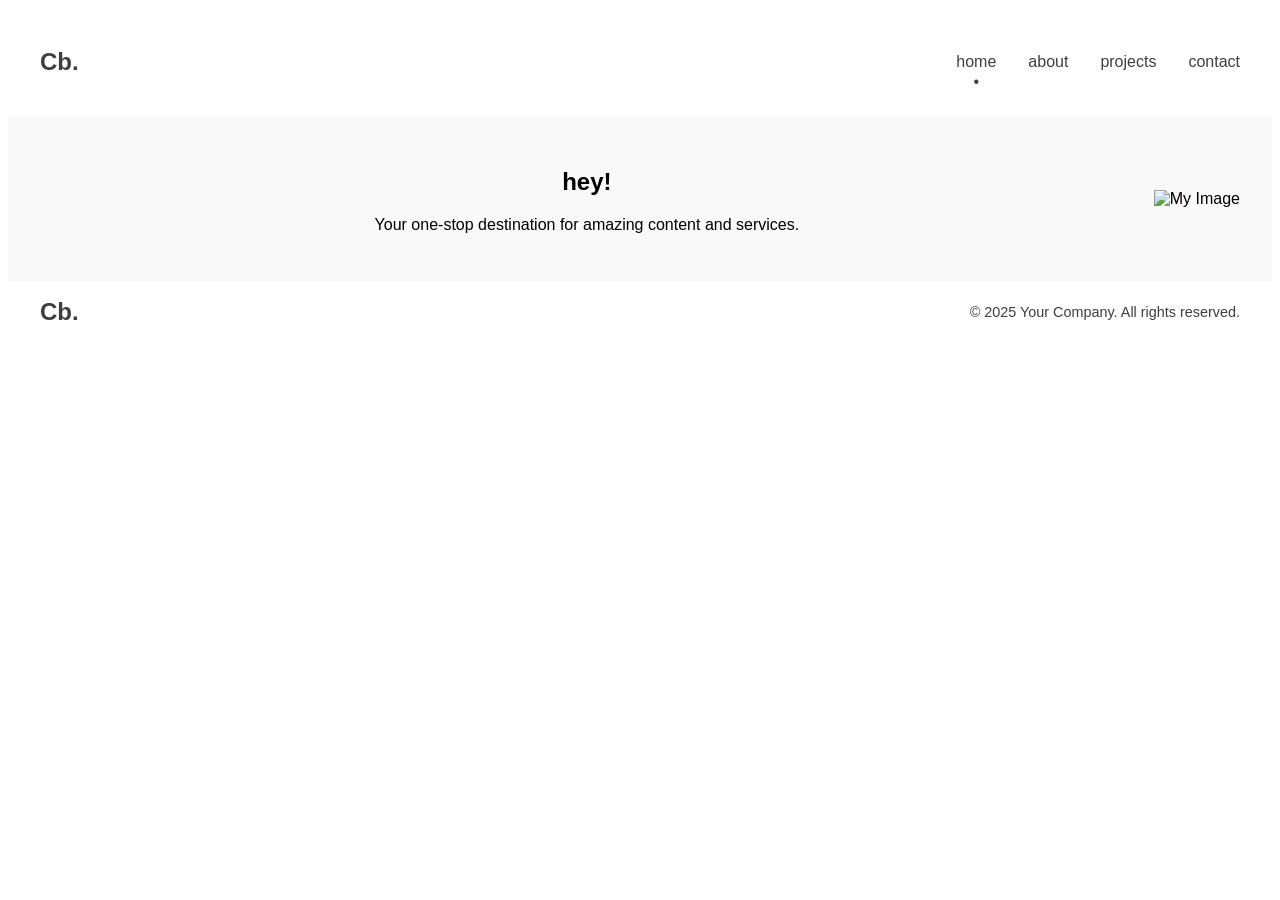
==== index.html @ 2af627cf "br-0001 fix" ====
<!DOCTYPE html>
<html lang="en">
    <head>
        <meta charset="UTF-8">
        <meta name="viewport" content="width=device-width, initial-scale=1.0">
        <title>Home - Your Website</title>
        <link href="sebnemWebsite.css" rel="stylesheet" type="text/css">
    </head>
    <body>
        <header>
            <div class="header">
                <a href="index.html"  class="logo">Cb.</a>
                <div class="hamburger">☰</div>
                <div class="header-right" id="headerRight">
                    <a href="index.html" class="selected">home</a>
                    <a href="about.html">about</a>
                    <a href="projects.html">projects</a>
                    <a href="contact.html">contact</a>
                </div>
            </div>
        </header>

        <!-- Home Page Content -->
        <section class="contact-section">
            <div class="container">
                <div class="hero-content">
                <h1>hey!</h1>
                <p>Your one-stop destination for amazing content and services.</p>
                </div>
                <img src="images/test1.png" alt="My Image">
            </div>
        </section>

        <script src="sebnemWebsite.js"></script>
        <footer class="footer">
            <div class="footer-content">
                <div class="footer-logo">Cb.</div>
                <div class="footer-text">© 2025 Your Company. All rights reserved.</div>
            </div>
        </footer>
    </body>
</html>
---- sebnemWebsite.css ----
body {
  font-family: "HelveticaNeue-Thin", sans-serif;
}
/* Style the header with a background and some padding */
.header {
  overflow: hidden;
  background-color: white;
  padding: 1.5rem 1rem; /* Use rem for padding (relative to root font size) */
  display: flex;
  justify-content: space-between;
  align-items: center;
  
 
}
/* Style the header links */
.header a {
  float: left;
  color: #3e3e3e;
  text-align: center;
  padding: 0.75rem 1rem; /* Use rem for padding */
  text-decoration: none;
  font-size: 1rem; /* Use rem for font size */
  line-height: 1.5; /* Unitless line height for better scaling */
  border-radius: 0.25rem; /* Use rem for border radius */
  position: relative; /* Added this for absolute positioning to work */
}

/* Style the logo link */
.header a.logo {
  font-size: 1.5rem; /* Use rem for font size */
  font-weight: bold;
}

/* Float the link section to the right */
.header-right {
  float: right;
}

/* Selected link with dot under it */
.header a.selected::after {
  content: "•"; /* Unicode character for a dot */
  position: absolute;
  left: 50%; /* Center the dot horizontally */
  transform: translateX(-50%); /* Center the dot horizontally */
  bottom: -0.5em; /* Position the dot below the link (relative to font size) */
  font-size: 1em; /* Use em for font size (relative to the link's font size) */
  color: #3e3e3e;
}

/* Hamburger Menu Icon */
.hamburger {
  display: none; /* Hidden by default */
  font-size: 1.5rem; /* Use rem for font size */
  cursor: pointer;
}

/* Responsive design */
@media screen and (max-width: 500px) {
  /* Hide the regular menu links */
  .header-right {
    display: none;
    flex-direction: column;
    width: 100%;
    background-color: white;
    position: absolute;
    top: 5rem; /* Adjust based on header height (relative units) */
    left: 0;
    padding: 0.5rem; /* Use rem for padding */
  }

  /* Show the hamburger menu icon */
  .hamburger {
    display: block;
  }

  /* Show the menu links when the "show" class is added */
  .header-right.show {
    display: flex;
  }

  /* Adjust link styles for mobile */
  .header a {
    float: none;
    display: block;
    text-align: left;
  }

  /* Adjust dot positioning for mobile */
  .header a.selected::after {
    left: 0.3em; /* Move the dot to the left for mobile (relative to font size) */
    bottom: 0.7em; /* Adjust the vertical position for mobile (relative to font size) */
    transform: none; /* Remove the centering transform */
  }
}
/* Contact Section Styles */
.contact-section {
  padding: 2rem;
  background-color: #f9f9f9;
  text-align: center;
}

.contact-content {
  max-width: 600px;
  margin: 0 auto;
}

.contact-content h2 {
  font-size: 2rem;
  margin-bottom: 1rem;
  color: #3e3e3e;
}

.contact-content p {
  font-size: 1rem;
  color: #666;
  margin-bottom: 2rem;
}

/* Email Form Styles */
.email-form {
  background-color: white;
  padding: 2rem;
  border-radius: 8px;
  box-shadow: 0 4px 8px rgba(0, 0, 0, 0.1);
}

.form-group {
  margin-bottom: 1.5rem;
  text-align: left;
}

.form-group label {
  display: block;
  font-size: 0.9rem;
  color: #3e3e3e;
  margin-bottom: 0.5rem;
}

.form-group input,
.form-group textarea {
  width: 95%;
  padding: 0.75rem;
  font-size: 1rem;
  border: 1px solid #ddd;
  border-radius: 4px;
  outline: none;
  transition: border-color 0.3s ease;
}

.form-group input:focus,
.form-group textarea:focus {
  border-color: #3e3e3e;
}

.form-group textarea {
  resize: vertical; /* Allow vertical resizing */
}

/* Submit Button Styles */
.submit-button {
  background-color: #3e3e3e;
  color: white;
  padding: 0.75rem 2rem;
  font-size: 1rem;
  border: none;
  border-radius: 4px;
  cursor: pointer;
  transition: background-color 0.3s ease;
}

.submit-button:hover {
  background-color: #2c2c2c;
}

/* Contact Info Container */
.contact-info {
  display: flex;
  flex-wrap: wrap; /* Allows items to move to a new row if needed */
  justify-content: center; /* Centers the content horizontally */
  gap: 1rem; /* Adds spacing between items */
  width: 100%;
  text-align: center;
  box-sizing: border-box;
}

/* Contact Grid Styles */
.contact-grid {
  display: flex;
  flex-direction: column;
  align-items: center;
  flex: 1 1 45%; /* Flexible width but prevents overflow */
  min-width: 250px; /* Ensures it doesn’t get too small */
  text-align: center;
  word-break: break-word; /* Allows long words to break */
}

/* Contact Label */
.contact-label {
  font-weight: 600;
  color: #3e3e3e;
  margin-bottom: 0.5rem;
}

/* Contact Address */
.contact-address a {
  color: #0077b5; /* LinkedIn blue */
  text-decoration: none;
  transition: color 0.3s ease;
  white-space: nowrap;
  overflow: hidden;
  text-overflow: ellipsis;
  max-width: 100%;
  display: block;
}

/* Styling for Email Link */
.contact-address a {
  color: #3e3e3e;
  text-decoration: none;
  transition: color 0.3s ease;
}

/* Hover Effect */
.contact-address a:hover {
  color: black;
}

/* Responsive Design */
@media (max-width: 600px) {
  .contact-info {
    flex-direction: column;
  }

  .contact-grid {
    flex-basis: 100%; /* Forces full width on small screens */
    min-width: unset; /* Removes minimum width */
  }
}

/* Footer Styles */
.footer {
  background-color: white;
  color: #3e3e3e;
  padding: 1rem 2rem;
  display: flex;
  justify-content: space-between;
  align-items: center;
}

.footer-content {
  display: flex;
  justify-content: space-between;
  align-items: center;
  width: 100%; /* Ensure full width */
}

/* Left-aligned logo */
.footer-logo {
  font-size: 1.5rem;
  font-weight: bold;
  white-space: nowrap;
}

/* Right-aligned text */
.footer-text {
  font-size: 0.9rem;
  white-space: nowrap; /* Prevents breaking */
}

/* Responsive */
@media (max-width: 600px) {
  .footer-content {
    flex-direction: column;
    text-align: center;
  }

  .footer-text {
    margin-top: 0.5rem;
    margin-left: 0; /* Reset margin */
  }
}

.hero-about {
  padding: 2rem;
  background-color: #f9f9f9;
  text-align: center;
}

.hero-about h1 {
  color: #3e3e3e;
  font-size: 2rem;
  margin-bottom: 1rem;
}

.hero-about p {
  font-size: 1.2rem;
  max-width: 600px;
  margin: 0 auto;
}

/* Skills Section Styles */
.skills-section {
  padding: 2rem;
  background-color: #f9f9f9;
  text-align: center;
}

.skills-content h2 {
  font-size: 2rem;
  margin-bottom: 1rem;
  color: #3e3e3e;
}

.skills-grid {
  display: grid;
  grid-template-columns: repeat(auto-fit, minmax(250px, 1fr));
  gap: 1.5rem;
  margin-top: 2rem;
}

.skill {
  background-color: white;
  padding: 1.5rem;
  border-radius: 8px;
  box-shadow: 0 4px 8px rgba(0, 0, 0, 0.1);
  text-align: center;
}

.skill i {
  font-size: 2rem;
  color: #d1c239;
  margin-bottom: 1rem;
}

.skill h3 {
  font-size: 1.5rem;
  margin-bottom: 0.5rem;
  color: #3e3e3e;
}

.skill p {
  font-size: 1rem;
  color: #666;
}

/* Certifications Section Styles */
.certifications-section {
  padding: 2rem;
  background-color: white;
  text-align: center;
}

.certifications-content h2 {
  font-size: 2rem;
  margin-bottom: 1rem;
  color: #3e3e3e;
}

.certifications-grid {
  display: grid;
  grid-template-columns: repeat(auto-fit, minmax(250px, 1fr));
  gap: 1.5rem;
  margin-top: 2rem;
}

.certification {
  background-color: #f9f9f9;
  padding: 1.5rem;
  border-radius: 8px;
  box-shadow: 0 4px 8px rgba(0, 0, 0, 0.1);
  text-align: center;
}

.certification i {
  font-size: 2rem;
  color: #e7e374;
  margin-bottom: 1rem;
}

.certification h3 {
  font-size: 1.5rem;
  margin-bottom: 0.5rem;
  color: #3e3e3e;
}

.certification p {
  font-size: 1rem;
  color: #666;
}

/* Experience Section Styles */
.experience-section {
  padding: 2rem;
  background-color: #f9f9f9;
  text-align: center;
}

.experience-content h2 {
  font-size: 2rem;
  margin-bottom: 1rem;
  color: #3e3e3e;
}

.projects-section {
  display: flex;
  flex-direction: column; /* Stack elements vertically */
  gap: 20px; /* Space between the boxes */
  padding: 2rem;
}

.project-box {
  background-color: #f9f9f9;
  padding: 1.5rem;
  border-radius: 8px;
  box-shadow: 0 4px 8px rgba(0, 0, 0, 0.1);
}

.project-box h3 {
  font-size: 1.5rem;
  margin-bottom: 1rem;
}

.project-box p {
  font-size: 1rem;
  color: #666;
}
.timeline {
  max-width: 800px;
  margin: 0 auto;
  text-align: left;
}

.timeline-item {
  background-color: white;
  padding: 1.5rem;
  border-radius: 8px;
  box-shadow: 0 4px 8px rgba(0, 0, 0, 0.1);
  margin-bottom: 1.5rem;
}

.timeline-item h3 {
  font-size: 1.5rem;
  margin-bottom: 0.5rem;
  color: #3e3e3e;
}

.timeline-item p {
  font-size: 1rem;
  color: #666;
  margin-bottom: 0.5rem;
}

.container {
  display: flex;
  align-items: center; /* Align items vertically in the center */
  justify-content: space-between; /* Space out text and image */
  gap: 20px; /* Space between text and image */
  width: 100%; /* Ensure the container takes full width */
  max-width: 1200px; /* Optional: Set a max-width for better responsiveness */
  margin: 0 auto; /* Center the container on the page */
}

.hero-content {
  flex: 1; /* Allow text content to take up available space */
}

img {
  max-width: 50%; /* Ensure the image is responsive */
  height: auto; /* Maintain aspect ratio */
}
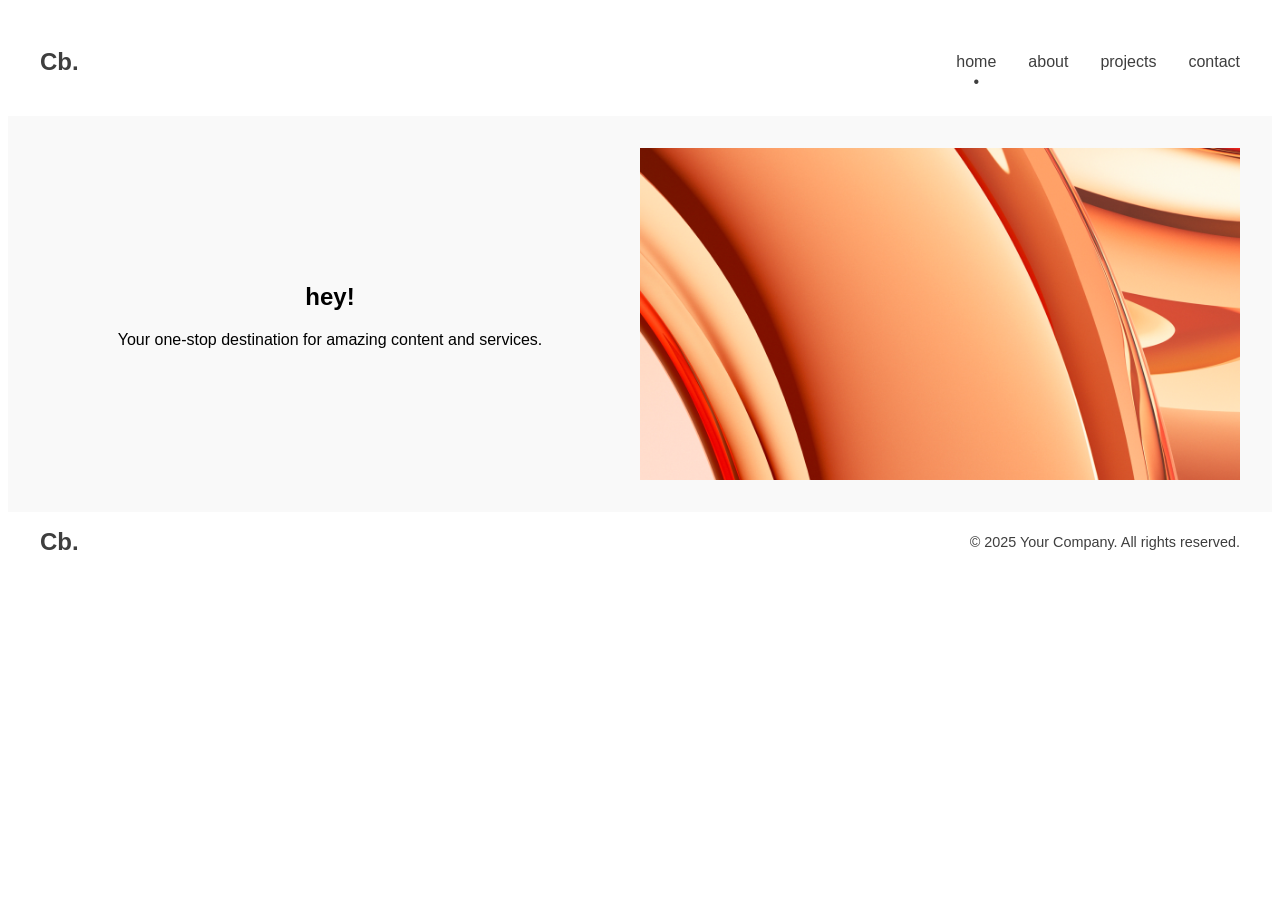
==== commit f085b9a9: "br-0001 full layout change & about page update" ====
--- a/index.html
+++ b/index.html
@@ -3,8 +3,11 @@
     <head>
         <meta charset="UTF-8">
         <meta name="viewport" content="width=device-width, initial-scale=1.0">
-        <title>Home - Your Website</title>
-        <link href="sebnemWebsite.css" rel="stylesheet" type="text/css">
+        <title>Home - Sebnem Portfolio</title>
+        <link href="sharedCss/global.css" rel="stylesheet" type="text/css">
+        <link href="sharedCss/header.css" rel="stylesheet" type="text/css">
+        <link href="sharedCss/footer.css" rel="stylesheet" type="text/css">
+        <link href="index.css" rel="stylesheet" type="text/css">
     </head>
     <body>
         <header>
@@ -13,30 +16,29 @@
                 <div class="hamburger">☰</div>
                 <div class="header-right" id="headerRight">
                     <a href="index.html" class="selected">home</a>
-                    <a href="about.html">about</a>
-                    <a href="projects.html">projects</a>
-                    <a href="contact.html">contact</a>
+                    <a href="aboutPage/about.html">about</a>
+                    <a href="projectsPage/projects.html">projects</a>
+                    <a href="contactPage/contact.html">contact</a>
                 </div>
             </div>
         </header>
 
         <!-- Home Page Content -->
-        <section class="contact-section">
+        <section class="index-section">
             <div class="container">
                 <div class="hero-content">
                 <h1>hey!</h1>
                 <p>Your one-stop destination for amazing content and services.</p>
                 </div>
-                <img src="images/test1.png" alt="My Image">
+                <img src="assets/test1.png" alt="My Image">
             </div>
         </section>
-
-        <script src="sebnemWebsite.js"></script>
         <footer class="footer">
             <div class="footer-content">
                 <div class="footer-logo">Cb.</div>
                 <div class="footer-text">© 2025 Your Company. All rights reserved.</div>
             </div>
         </footer>
+        <script src="js/hamburgerMenu.js"></script>
     </body>
 </html>
--- a/sharedCss/global.css
+++ b/sharedCss/global.css
@@ -0,0 +1,3 @@
+body {
+  font-family: "HelveticaNeue-Thin", sans-serif;
+}
--- a/sharedCss/header.css
+++ b/sharedCss/header.css
@@ -0,0 +1,89 @@
+/* Style the header with a background and some padding */
+.header {
+  overflow: hidden;
+  background-color: white;
+  padding: 1.5rem 1rem;
+  display: flex;
+  justify-content: space-between;
+  align-items: center;
+}
+
+/* Style the header links */
+.header a {
+  float: left;
+  color: #3e3e3e;
+  text-align: center;
+  padding: 0.75rem 1rem;
+  text-decoration: none;
+  font-size: 1rem;
+  line-height: 1.5;
+  border-radius: 0.25rem;
+  position: relative;
+}
+
+/* Style the logo link */
+.header a.logo {
+  font-size: 1.5rem;
+  font-weight: bold;
+}
+
+/* Float the link section to the right */
+.header-right {
+  float: right;
+}
+  
+/* Selected link with dot under it */
+.header a.selected::after {
+  content: "•";
+  position: absolute;
+  left: 50%;
+  transform: translateX(-50%);
+  bottom: -0.5em;
+  font-size: 1em;
+  color: #3e3e3e;
+}
+  
+/* Hamburger Menu Icon */
+.hamburger {
+  display: none; /* Hidden by default */
+  font-size: 1.5rem; /* Use rem for font size */
+  cursor: pointer;
+}
+  
+/* Responsive design */
+@media screen and (max-width: 500px) {
+  .header-right {
+    display: none;
+    flex-direction: column;
+    width: 100%;
+    background-color: white;
+    position: absolute;
+    top: 5rem;
+    left: 0;
+    padding: 0.5rem;
+  }
+
+  /* Show the hamburger menu icon */
+  .hamburger {
+    display: block;
+  }
+
+  /* Show the menu links when the "show" class is added */
+  .header-right.show {
+    display: flex;
+  }
+
+  /* Adjust link styles for mobile */
+  .header a {
+    float: none;
+    display: block;
+    text-align: left;
+  }
+
+  /* Adjust dot positioning for mobile */
+  .header a.selected::after {
+    left: 0.3em;
+    bottom: 0.7em;
+    transform: none;
+  }
+}
--- a/sharedCss/footer.css
+++ b/sharedCss/footer.css
@@ -0,0 +1,42 @@
+/* Footer Styles */
+.footer {
+  background-color: white;
+  color: #3e3e3e;
+  padding: 1rem 2rem;
+  display: flex;
+  justify-content: space-between;
+  align-items: center;
+}
+
+.footer-content {
+  display: flex;
+  justify-content: space-between;
+  align-items: center;
+  width: 100%;
+}
+
+/* Left-aligned logo */
+.footer-logo {
+  font-size: 1.5rem;
+  font-weight: bold;
+  white-space: nowrap;
+}
+  
+  /* Right-aligned text */
+.footer-text {
+  font-size: 0.9rem;
+  white-space: nowrap;
+}
+
+/* Responsive */
+@media (max-width: 600px) {
+  .footer-content {
+    flex-direction: column;
+    text-align: center;
+  }
+
+  .footer-text {
+    margin-top: 0.5rem;
+    margin-left: 0;
+  }
+}
--- a/index.css
+++ b/index.css
@@ -0,0 +1,24 @@
+.index-section {
+  padding: 2rem;
+  background-color: #f9f9f9;
+  text-align: center;
+}
+
+.container {
+  display: flex;
+  align-items: center;
+  justify-content: space-between;
+  gap: 20px;
+  width: 100%;
+  max-width: 1200px;
+  margin: 0 auto;
+}
+
+.hero-content {
+  flex: 1;
+}
+
+img {
+  max-width: 50%;
+  height: auto;
+}
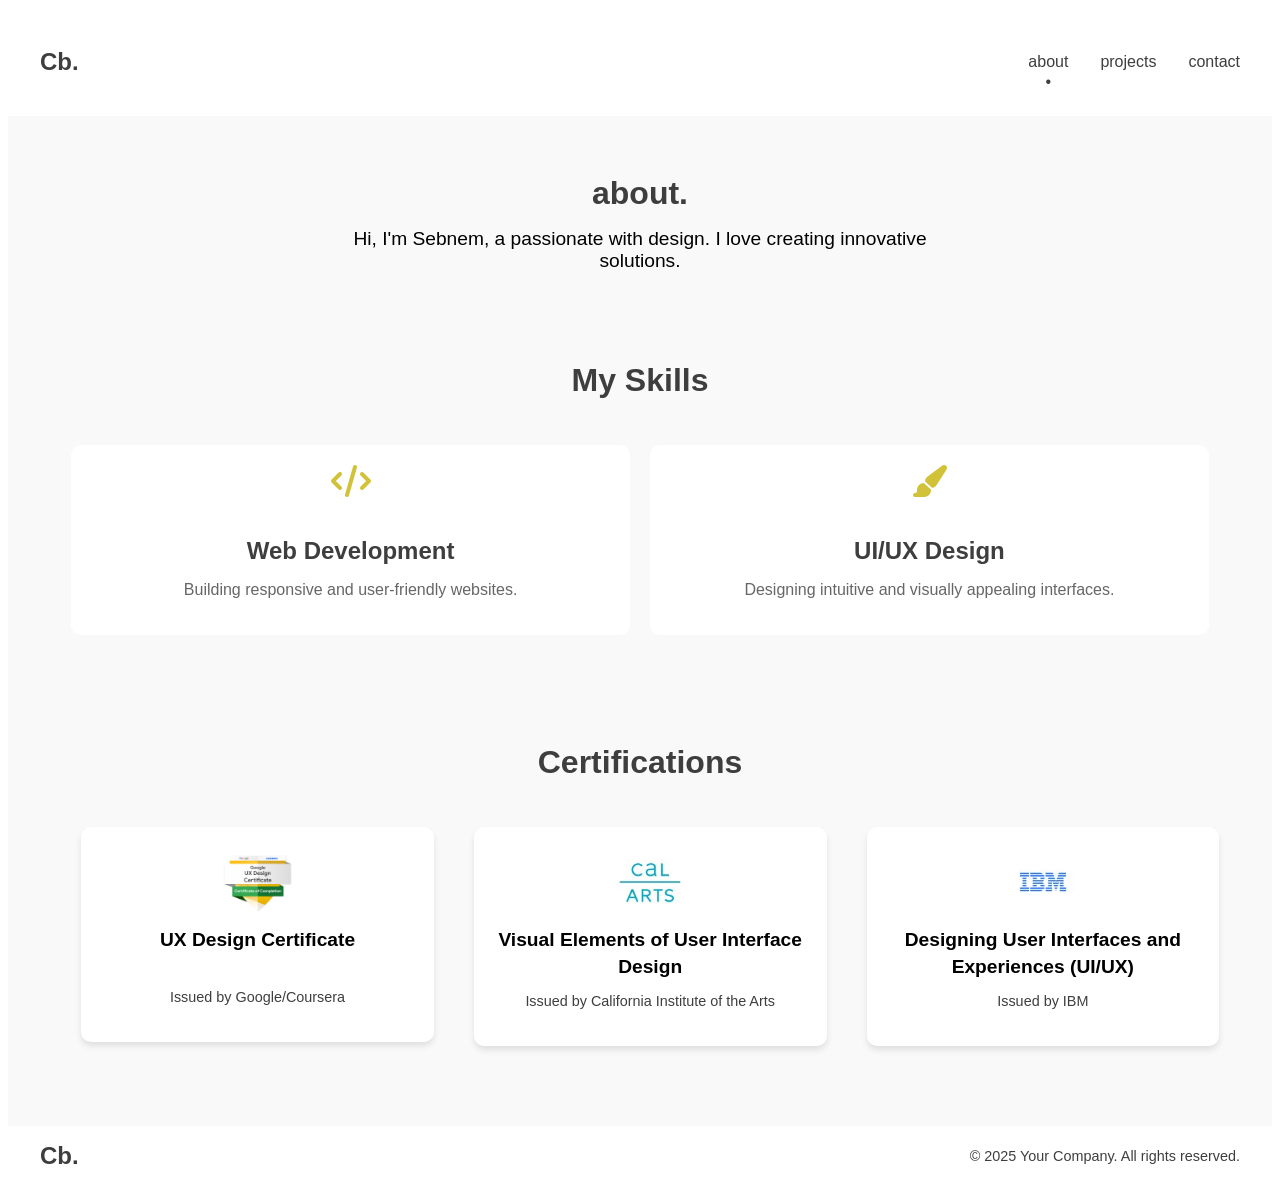
==== commit ecde0d5d: "fix" ====
--- a/index.html
+++ b/index.html
@@ -3,42 +3,186 @@
     <head>
         <meta charset="UTF-8">
         <meta name="viewport" content="width=device-width, initial-scale=1.0">
-        <title>Home - Sebnem Portfolio</title>
-        <link href="sharedCss/global.css" rel="stylesheet" type="text/css">
-        <link href="sharedCss/header.css" rel="stylesheet" type="text/css">
-        <link href="sharedCss/footer.css" rel="stylesheet" type="text/css">
+        <title>About - Sebnem Portfolio</title>
+        <link href="/sharedCss/global.css" rel="stylesheet" type="text/css">
+        <link href="/sharedCss/header.css" rel="stylesheet" type="text/css">
+        <link href="/sharedCss/footer.css" rel="stylesheet" type="text/css">
         <link href="index.css" rel="stylesheet" type="text/css">
+        <!-- Font Awesome for Icons -->
+        <link rel="icon" href="/assets/icon.jpeg">
+        <link rel="stylesheet" href="https://cdnjs.cloudflare.com/ajax/libs/font-awesome/6.0.0/css/all.min.css">
+        <link rel="stylesheet" href="https://cdn.jsdelivr.net/npm/swiper@11/swiper-bundle.min.css">
+        <script src="https://cdn.jsdelivr.net/npm/swiper@11/swiper-bundle.min.js"></script>
     </head>
     <body>
         <header>
             <div class="header">
-                <a href="index.html"  class="logo">Cb.</a>
+                <a href="/index.html" class="logo">Cb.</a>
+                <!-- Hamburger Menu Icon -->
                 <div class="hamburger">☰</div>
+                <!-- Navigation Links -->
                 <div class="header-right" id="headerRight">
-                    <a href="index.html" class="selected">home</a>
-                    <a href="aboutPage/about.html">about</a>
-                    <a href="projectsPage/projects.html">projects</a>
-                    <a href="contactPage/contact.html">contact</a>
+                    <a href="/index.html" class="selected">about</a>
+                    <a href="/pages/projectsPage/projects.html">projects</a>
+                    <a href="/pages/contactPage/contact.html">contact</a>
                 </div>
             </div>
         </header>
-
-        <!-- Home Page Content -->
-        <section class="index-section">
-            <div class="container">
-                <div class="hero-content">
-                <h1>hey!</h1>
-                <p>Your one-stop destination for amazing content and services.</p>
-                </div>
-                <img src="assets/test1.png" alt="My Image">
+        <!-- Hero Section -->
+        <section class="hero-about">
+            <div class="hero-content">
+                <h1>about.</h1>
+                <p>Hi, I'm Sebnem, a passionate with design. I love creating innovative solutions.</p>
             </div>
         </section>
+        <!-- Skills Section -->
+        <section class="skills-section">
+            <div class="skills-content">
+                <h2>My Skills</h2>
+                <div class="skills-grid">
+                    <div class="skill">
+                        <i class="fas fa-code"></i>
+                        <h3>Web Development</h3>
+                        <p>Building responsive and user-friendly websites.</p>
+                    </div>
+                    <div class="skill">
+                        <i class="fas fa-paint-brush"></i>
+                        <h3>UI/UX Design</h3>
+                        <p>Designing intuitive and visually appealing interfaces.</p>
+                    </div>
+
+                </div>
+            </div>
+        </section>
+
+        <section class="certifications-section">
+            <div class="certifications-content">
+                <h2>Certifications</h2>
+                <div class="swiper-container">
+                    <div class="swiper-wrapper">
+                        <div class="swiper-slide">
+                            <a href="https://www.credly.com/badges/e24ab41a-7db2-4058-b487-5f7d9be0de0d/public_url">
+                                <img src="/assets/googleUXBadge.png">
+                            </a>
+                            <h3>UX Design Certificate</h3>
+                            <p>Issued by Google/Coursera</p>
+                        </div>
+                        <div class="swiper-slide">
+                            <a href="https://coursera.org/share/6ad89e8c963c9c7af292164a2fdc0afe">
+                                <img src="/assets/calArtsLogo.jpeg">
+                            </a>
+                            <h3>Visual Elements of User Interface Design</h3>
+                            <p>Issued by California Institute of the Arts</p>
+                        </div>
+                        <div class="swiper-slide">
+                            <a href="https://coursera.org/share/5076c85e84b5dffcf7ebeeaede200be6">
+                                <img src="/assets/ibm_logo.jpeg">
+                            </a>
+                            <h3>Designing User Interfaces and Experiences (UI/UX)</h3>
+                            <p>Issued by IBM</p>
+                        </div>
+                        <div class="swiper-slide">
+                            <a href="https://coursera.org/share/40bcac7f797701fb63cc44b56f583195">
+                                <img src="/assets/microsoft_logo.jpeg">
+                            </a>
+                            <h3>Fundamentals of UI/UX Design</h3>
+                            <p>Issued by Microsoft</p>
+                        </div>
+                        <div class="swiper-slide">
+                            <a href="https://coursera.org/share/eeac251ac2859d1772b9b5827acc6440">
+                                <img src="/assets/northEasternLogo.jpeg">
+                            </a>
+                            <h3>UX Web Design: Build User-Centric Websites</h3>
+                            <p>Issued by Northeastern University</p>
+                        </div>
+                        <!--
+                        <div class="swiper-slide">
+                            <a href="https://coursera.org/share/3fb75e6a3b801d511cbf3d9e2e4f54c2">
+                                <img src="/assets/googleLogo.jpeg">
+                            </a>
+                            <h3>Foundations of User Experience (UX) Design</h3>
+                            <p>Issued by Google</p>
+                        </div>
+                        <div class="swiper-slide">
+                            <a href="https://coursera.org/share/2ea15ce8f1d9692c07cf7ea50afc7239">
+                                <img src="/assets/googleLogo.jpeg">
+                            </a>
+                            <h3>Start the UX Design Process: Empathize, Define, and Ideate</h3>
+                            <p>Issued by Google</p>
+                        </div>
+                        <div class="swiper-slide">
+                            <a href="https://coursera.org/share/d749ca5d533803d2b2585f1487466e7f">
+                                <img src="/assets/googleLogo.jpeg">
+                            </a>
+                            <h3>Build Wireframes and Low-Fidelity Prototypes</h3>
+                            <p>Issued by Google</p>
+                        </div>
+                        <div class="swiper-slide">
+                            <a href="https://coursera.org/share/19de95fd7adc21bbb7989eeb2485a227">
+                                <img src="/assets/googleLogo.jpeg">
+                            </a>
+                            <h3>Conduct UX Research and Test Early Concepts</h3>
+                            <p>Issued by Google</p>
+                        </div>
+                        <div class="swiper-slide">
+                            <a href="https://coursera.org/share/00df83d7be7b2926460253aa1dc768f0">
+                                <img src="/assets/googleLogo.jpeg">
+                            </a>
+                            <h3>Create High-Fidelity Designs and Prototypes in Figma</h3>
+                            <p>Issued by Google</p>
+                        </div>
+                        <div class="swiper-slide">
+                            <a href="https://coursera.org/share/0bf09a257a8bd4d47339a36e63cf5b81">
+                                <img src="/assets/googleLogo.jpeg">
+                            </a>
+                            <h3>Build Dynamic User Interfaces (UI) for Websites</h3>
+                            <p>Issued by Google</p>
+                        </div>
+                        <div class="swiper-slide">
+                            <a href="https://coursera.org/share/71d807952641d104ea6d45db547788c6">
+                                <img src="/assets/googleLogo.jpeg">
+                            </a>
+                            <h3>Design a User Experience for Social Good & Prepare for Jobs</h3>
+                            <p>Issued by Google</p>
+                        </div>-->
+                    </div>
+                </div>
+            </div>
+        </section>
+
+        <!-- Experience Section -->
+        <!--
+        <section class="experience-section">
+            <div class="experience-content">
+                <h2>Experience</h2>
+                <div class="timeline">
+                    <div class="timeline-item">
+                        <h3>Future UI/UX Designer</h3>
+                        <p>coming soon</p>
+                        <p></p>
+                    </div>
+                    <div class="timeline-item">
+                        <h3>Future Intern</h3>
+                        <p>coming soon</p>
+                        <p></p>
+                    </div>
+                </div>
+            </div>
+        </section>-->
         <footer class="footer">
             <div class="footer-content">
                 <div class="footer-logo">Cb.</div>
                 <div class="footer-text">© 2025 Your Company. All rights reserved.</div>
             </div>
         </footer>
-        <script src="js/hamburgerMenu.js"></script>
+        <script src="/js/hamburgerMenu.js"></script>
+        <script src="/js/swiper.js"></script>
+        </script>
     </body>
-</html>+    <script>
+        document.addEventListener('DOMContentLoaded', function() {
+          document.body.classList.add('loaded');
+          console.log('DOM fully loaded and parsed'); // Optional logging
+        });
+      </script>
+</html>
--- a/sharedCss/global.css
+++ b/sharedCss/global.css
@@ -1,3 +1,20 @@
 body {
   font-family: "HelveticaNeue-Thin", sans-serif;
+  -webkit-overflow-scrolling: touch;
+}
+
+html {
+  -webkit-text-size-adjust: 100%; /* Prevent font scaling */
+  -webkit-font-smoothing: antialiased; /* Better font rendering */
+}
+
+body {
+  visibility: hidden;
+  opacity: 0;
+  transition: opacity 0.3s ease;
+}
+
+body.loaded {
+  visibility: visible;
+  opacity: 1;
 }
--- a/sharedCss/header.css
+++ b/sharedCss/header.css
@@ -6,6 +6,7 @@
   display: flex;
   justify-content: space-between;
   align-items: center;
+  z-index: 1;
 }
 
 /* Style the header links */
@@ -41,6 +42,7 @@
   bottom: -0.5em;
   font-size: 1em;
   color: #3e3e3e;
+  z-index: 2;
 }
   
 /* Hamburger Menu Icon */
@@ -48,6 +50,7 @@
   display: none; /* Hidden by default */
   font-size: 1.5rem; /* Use rem for font size */
   cursor: pointer;
+  z-index: 2;
 }
   
 /* Responsive design */
@@ -66,11 +69,13 @@
   /* Show the hamburger menu icon */
   .hamburger {
     display: block;
+    z-index: 2;
   }
 
   /* Show the menu links when the "show" class is added */
   .header-right.show {
     display: flex;
+  z-index: 2;
   }
 
   /* Adjust link styles for mobile */
--- a/index.css
+++ b/index.css
@@ -1,24 +1,209 @@
-.index-section {
+.hero-about {
   padding: 2rem;
   background-color: #f9f9f9;
   text-align: center;
 }
 
-.container {
-  display: flex;
-  align-items: center;
-  justify-content: space-between;
+.hero-about h1 {
+  color: #3e3e3e;
+  font-size: 2rem;
+  margin-bottom: 1rem;
+}
+
+.hero-about p {
+  font-size: 1.2rem;
+  max-width: 600px;
+  margin: 0 auto;
+}
+
+.skills-section {
+  padding: 2rem 5%; /* Consistent horizontal padding */
+  background-color: #f9f9f9;
+  text-align: center;
+}
+
+.skills-content {
+  max-width: 1200px; /* Limit the maximum width */
+  margin: 0 auto; /* Center the content */
+}
+
+.skills-grid {
+  display: grid;
+  grid-template-columns: repeat(auto-fit, minmax(200px, 1fr));
   gap: 20px;
-  width: 100%;
-  max-width: 1200px;
-  margin: 0 auto;
+  justify-content: center;
+}
+
+.skill {
+  text-align: center;
+  padding: 20px;
+  background: white;
+  border-radius: 10px;
+}
+
+.skill i {
+  font-size: 2rem;
+  color: #d1c239;
+  margin-bottom: 1rem;
+}
+
+.skills-content h2 {
+  padding-bottom: 30px;
+  font-size: 2rem;
+  margin-bottom: 1rem;
+  color: #3e3e3e;
+}
+
+.skill h3 {
+  font-size: 1.5rem;
+  margin-bottom: 0.5rem;
+  color: #3e3e3e;
+}
+
+.skill p {
+  font-size: 1rem;
+  color: #666;
+}
+
+/* Experience Section Styles */
+.experience-section {
+  padding: 2rem;
+  background-color: #f9f9f9;
+  text-align: center;
+}
+
+.experience-content h2 {
+  padding-bottom: 30px;
+  font-size: 2rem;
+  margin-bottom: 1rem;
+  color: #3e3e3e;
+}
+
+.timeline {
+  max-width: 800px;
+  margin: 0 auto;
+  text-align: left;
+}
+
+.timeline-item {
+  background-color: white;
+  padding: 1.5rem;
+  border-radius: 8px;
+  box-shadow: 0 4px 8px rgba(0, 0, 0, 0.1);
+  margin-bottom: 1.5rem;
+}
+
+.timeline-item h3 {
+  font-size: 1.5rem;
+  margin-bottom: 0.5rem;
+  color: #3e3e3e;
+}
+
+.timeline-item p {
+  font-size: 1rem;
+  color: #666;
+  margin-bottom: 0.5rem;
 }
 
 .hero-content {
   flex: 1;
 }
 
-img {
-  max-width: 50%;
+.certifications-content h2 {
+  padding-bottom: 30px;
+  font-size: 2rem;
+  margin-bottom: 1rem;
+  color: #3e3e3e;
+}
+
+.certifications-section {
+  text-align: center;
+  padding: 50px 5%;
+  background: #f9f9f9;
+}
+
+.certifications-content {
+  max-width: 1200px;
+  margin: 0 auto;
+}
+
+.swiper-container {
+  width: 100%;
+  overflow: hidden;
+  display: flex;
+  justify-content: center;
+  align-items: center;
+  margin: 0 auto;
+  padding: 0 10px 30px;
   height: auto;
+}
+
+.swiper-slide {
+  padding-top: 20px;
+  padding-bottom: 25px;
+  display: flex;
+  justify-content: center;
+  align-items: center;
+  flex-direction: column;
+  text-align: center;
+  background: #fff;
+  border-radius: 10px;
+  box-shadow: 0 4px 6px rgba(0, 0, 0, 0.1);
+  transition: transform 0.3s ease-in-out;
+  height: 100%;
+}
+
+.swiper-wrapper {
+  display: flex;
+  align-items: stretch;
+}
+
+.swiper-slide img {
+  width: 20%; /* Adjust image size */
+  height: auto;
+  display: block;
+  margin: 0 auto;
+}
+
+.swiper-slide h3 {
+  margin: 10px 15px;
+  min-height: 50px; /* Ensures all titles have the same height */
+  text-align: center;
+  overflow: hidden;
+  font-size: 1.2rem; /* Consistent font size */
+  line-height: 1.4; /* Consistent line height */
+  overflow: hidden; /* Prevent text overflow */
+  display: -webkit-box;
+  -webkit-line-clamp: 2; /* Limit to 2 lines */
+  -webkit-box-orient: vertical;
+}
+
+.swiper-slide p {
+  text-align: center;
+  font-size: 0.9rem; /* Consistent font size */
+  color: #3e3e3e;
+  line-height: 1.4; /* Consistent line height */
+  margin: 10px 0; /* Add spacing */
+}
+
+/* Navigation buttons */
+.swiper-button-next,
+.swiper-button-prev {
+  color: #3e3e3e;
+}
+
+.swiper-pagination {
+  margin-top: 10px;
+}
+
+@media (max-width: 768px) {
+
+  .swiper-container {
+    width: 90%;
+    align-content: center;
+  }
+
+  .swiper-slide {
+    min-height: 200px;
+  }
 }
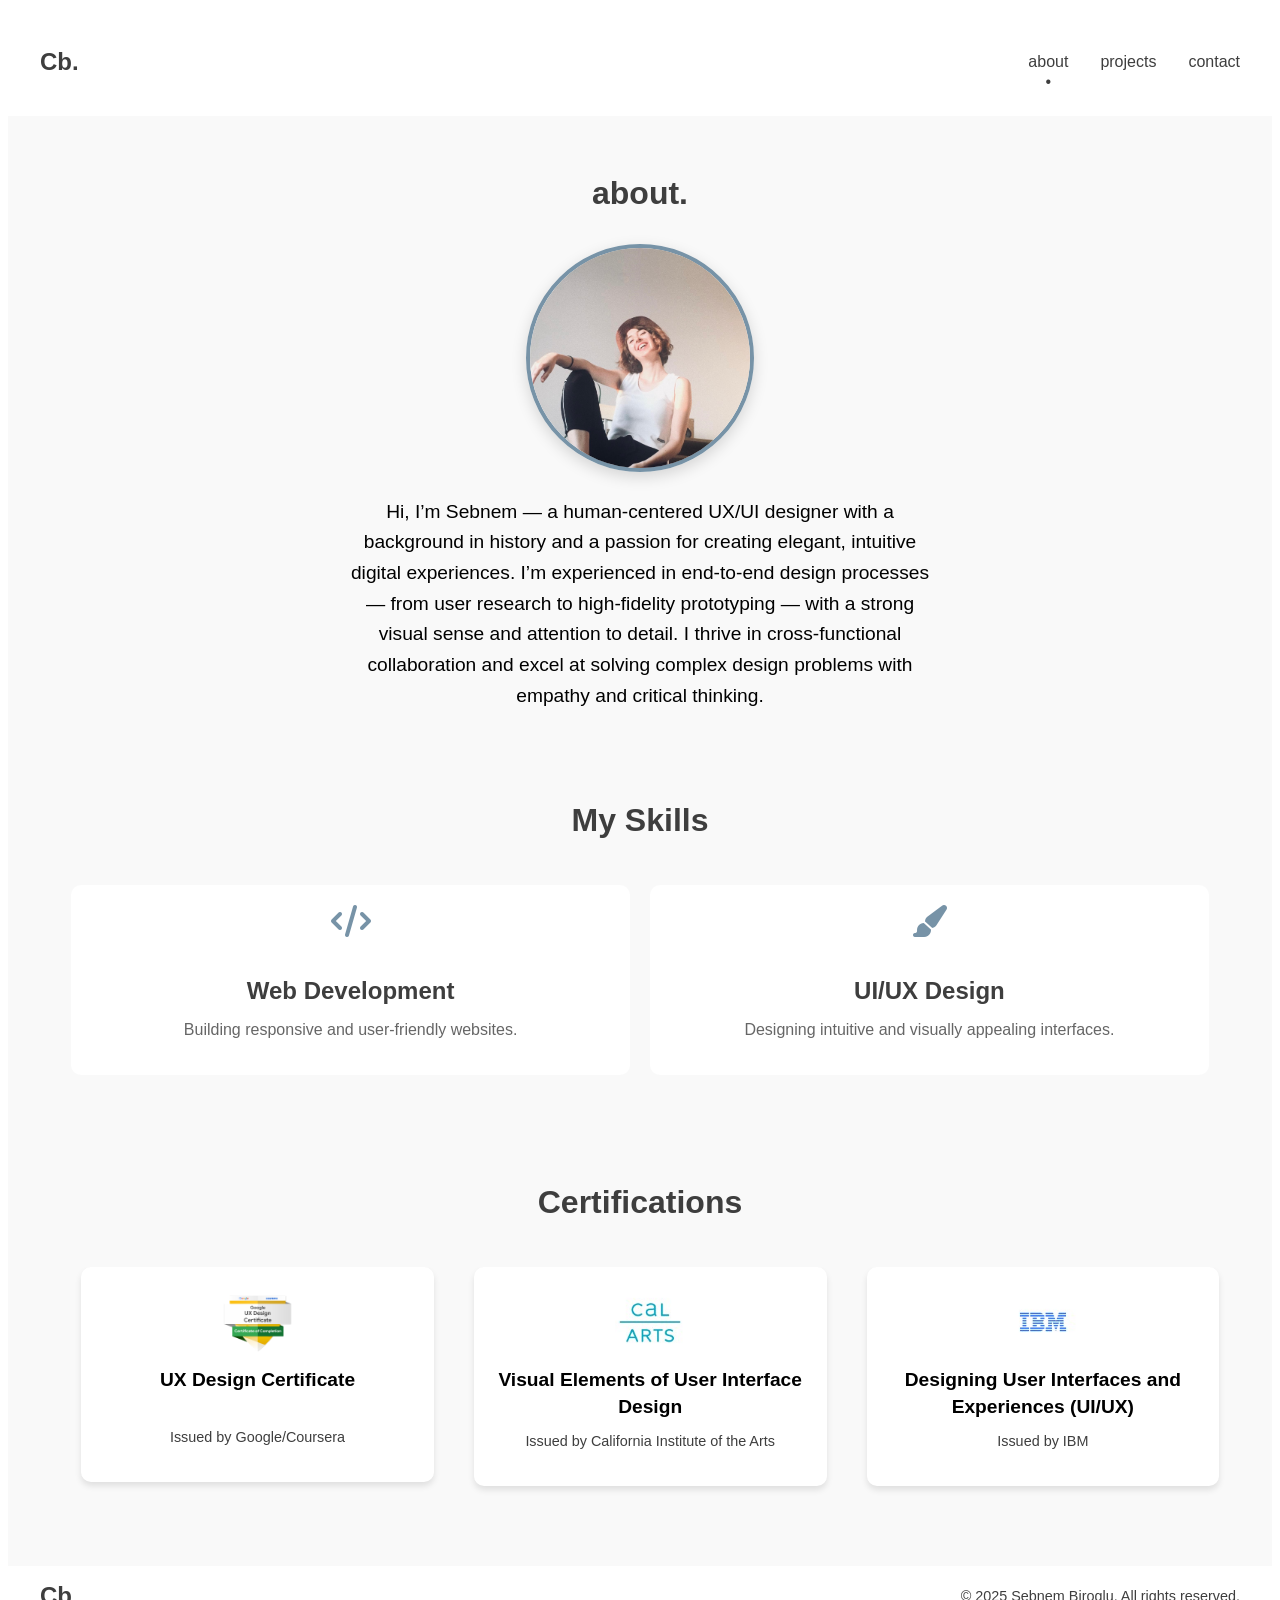
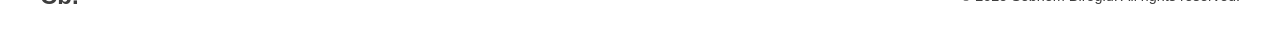
==== commit 6e5f8fe5: "massive changes" ====
--- a/index.html
+++ b/index.html
@@ -32,7 +32,10 @@
         <section class="hero-about">
             <div class="hero-content">
                 <h1>about.</h1>
-                <p>Hi, I'm Sebnem, a passionate with design. I love creating innovative solutions.</p>
+                <div class="profile-image-container">
+                    <img src="/assets/about.jpg" alt="Sebnem" class="profile-image">
+                </div>
+                <p class="about-description">Hi, I’m Sebnem — a human-centered UX/UI designer with a background in history and a passion for creating elegant, intuitive digital experiences. I’m experienced in end-to-end design processes — from user research to high-fidelity prototyping — with a strong visual sense and attention to detail. I thrive in cross-functional collaboration and excel at solving complex design problems with empathy and critical thinking.</p>
             </div>
         </section>
         <!-- Skills Section -->
@@ -172,7 +175,7 @@
         <footer class="footer">
             <div class="footer-content">
                 <div class="footer-logo">Cb.</div>
-                <div class="footer-text">© 2025 Your Company. All rights reserved.</div>
+                <div class="footer-text">© 2025 Sebnem Biroglu. All rights reserved.</div>
             </div>
         </footer>
         <script src="/js/hamburgerMenu.js"></script>
--- a/sharedCss/header.css
+++ b/sharedCss/header.css
@@ -1,3 +1,9 @@
+header {
+  position: sticky;
+  top: 0;
+  z-index: 999; /* Ensure it stays above content */
+  background-color: white; /* Needed for overlay effect */
+}
 /* Style the header with a background and some padding */
 .header {
   overflow: hidden;
--- a/index.css
+++ b/index.css
@@ -43,7 +43,7 @@
 
 .skill i {
   font-size: 2rem;
-  color: #d1c239;
+  color: #7793A7;
   margin-bottom: 1rem;
 }
 
@@ -206,4 +206,45 @@
   .swiper-slide {
     min-height: 200px;
   }
+}
+
+/* Circular Profile Image Styles */
+.profile-image-container {
+  margin: 2rem auto 0; /* Slightly more top margin */
+  width: 220px; /* Increased from 150px */
+  height: 220px; /* Increased from 150px */
+  border-radius: 50%;
+  overflow: hidden;
+  border: 4px solid #7793A7; /* Slightly thicker border */
+  box-shadow: 0 5px 15px rgba(0, 0, 0, 0.15); /* More pronounced shadow */
+}
+
+.profile-image {
+  width: 100%;
+  height: 100%;
+  object-fit: cover;
+  transition: transform 0.3s ease;
+}
+
+/* Optional hover effect */
+.profile-image:hover {
+  transform: scale(1.05);
+}
+
+/* Responsive adjustments */
+@media (max-width: 768px) {
+  .profile-image-container {
+      width: 120px;
+      height: 120px;
+  }
+}
+
+.about-description {
+  padding-top: 25px;
+  margin-bottom: 1.5rem;
+  font-size: 1.1rem;
+  line-height: 1.6;
+  max-width: 700px;
+  margin-left: auto;
+  margin-right: auto;
 }
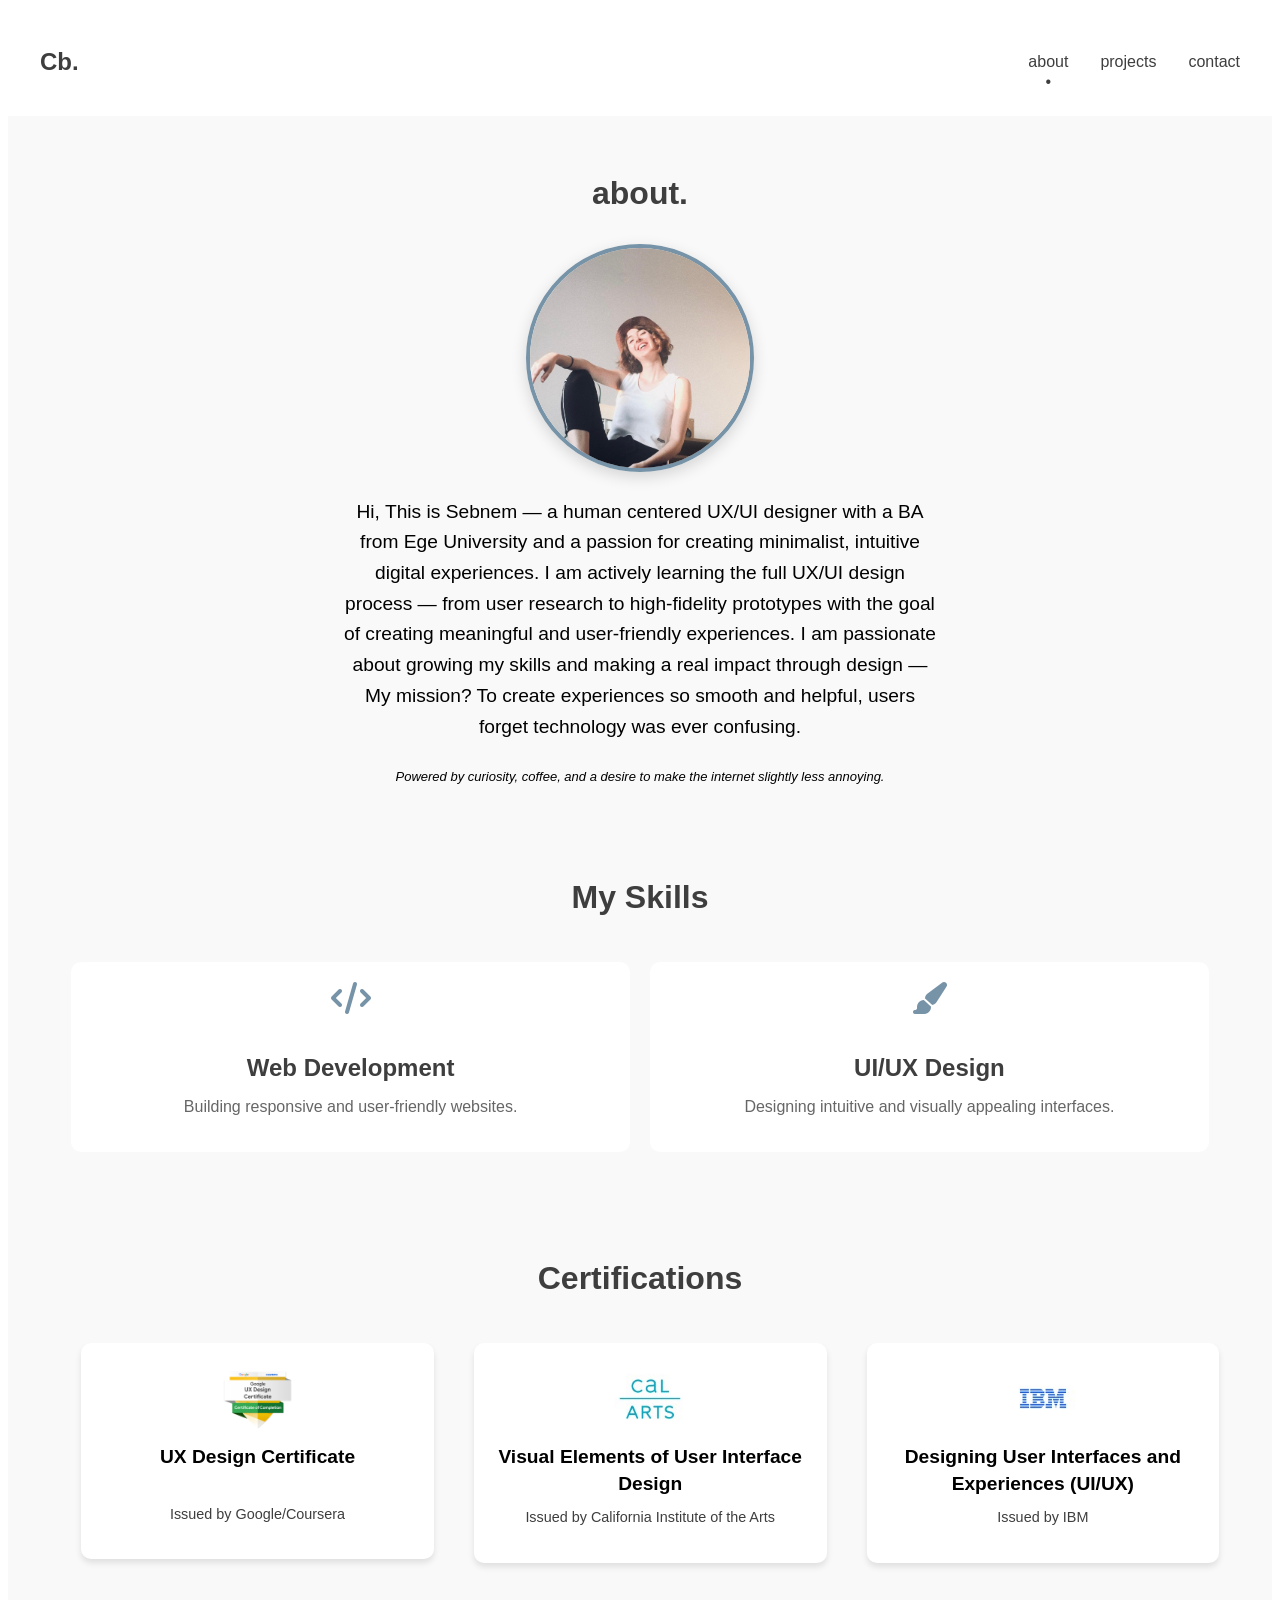
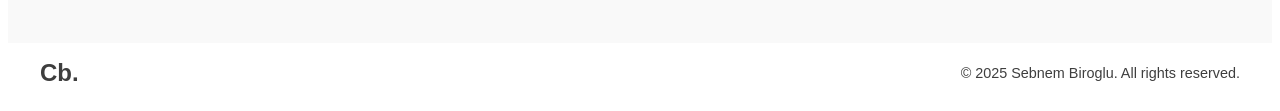
==== commit 3d3b3bee: "br-00006 changes" ====
--- a/index.html
+++ b/index.html
@@ -35,7 +35,9 @@
                 <div class="profile-image-container">
                     <img src="/assets/about.jpg" alt="Sebnem" class="profile-image">
                 </div>
-                <p class="about-description">Hi, I’m Sebnem — a human-centered UX/UI designer with a background in history and a passion for creating elegant, intuitive digital experiences. I’m experienced in end-to-end design processes — from user research to high-fidelity prototyping — with a strong visual sense and attention to detail. I thrive in cross-functional collaboration and excel at solving complex design problems with empathy and critical thinking.</p>
+                <p class="about-description">Hi, This is Sebnem — a human centered UX/UI designer with a BA from Ege University and a passion for creating minimalist, intuitive digital experiences. I am actively learning the full UX/UI design process — from user research to high-fidelity prototypes with the goal of creating meaningful and user-friendly experiences. I am passionate about growing my skills and making a real impact through design —My mission? To create experiences so smooth and helpful, users forget technology was ever confusing. 
+              </p>
+              <p class="about-description" style="font-style: italic; font-size: small;" > Powered by curiosity, coffee, and a desire to make the internet slightly less annoying.</p>
             </div>
         </section>
         <!-- Skills Section -->
